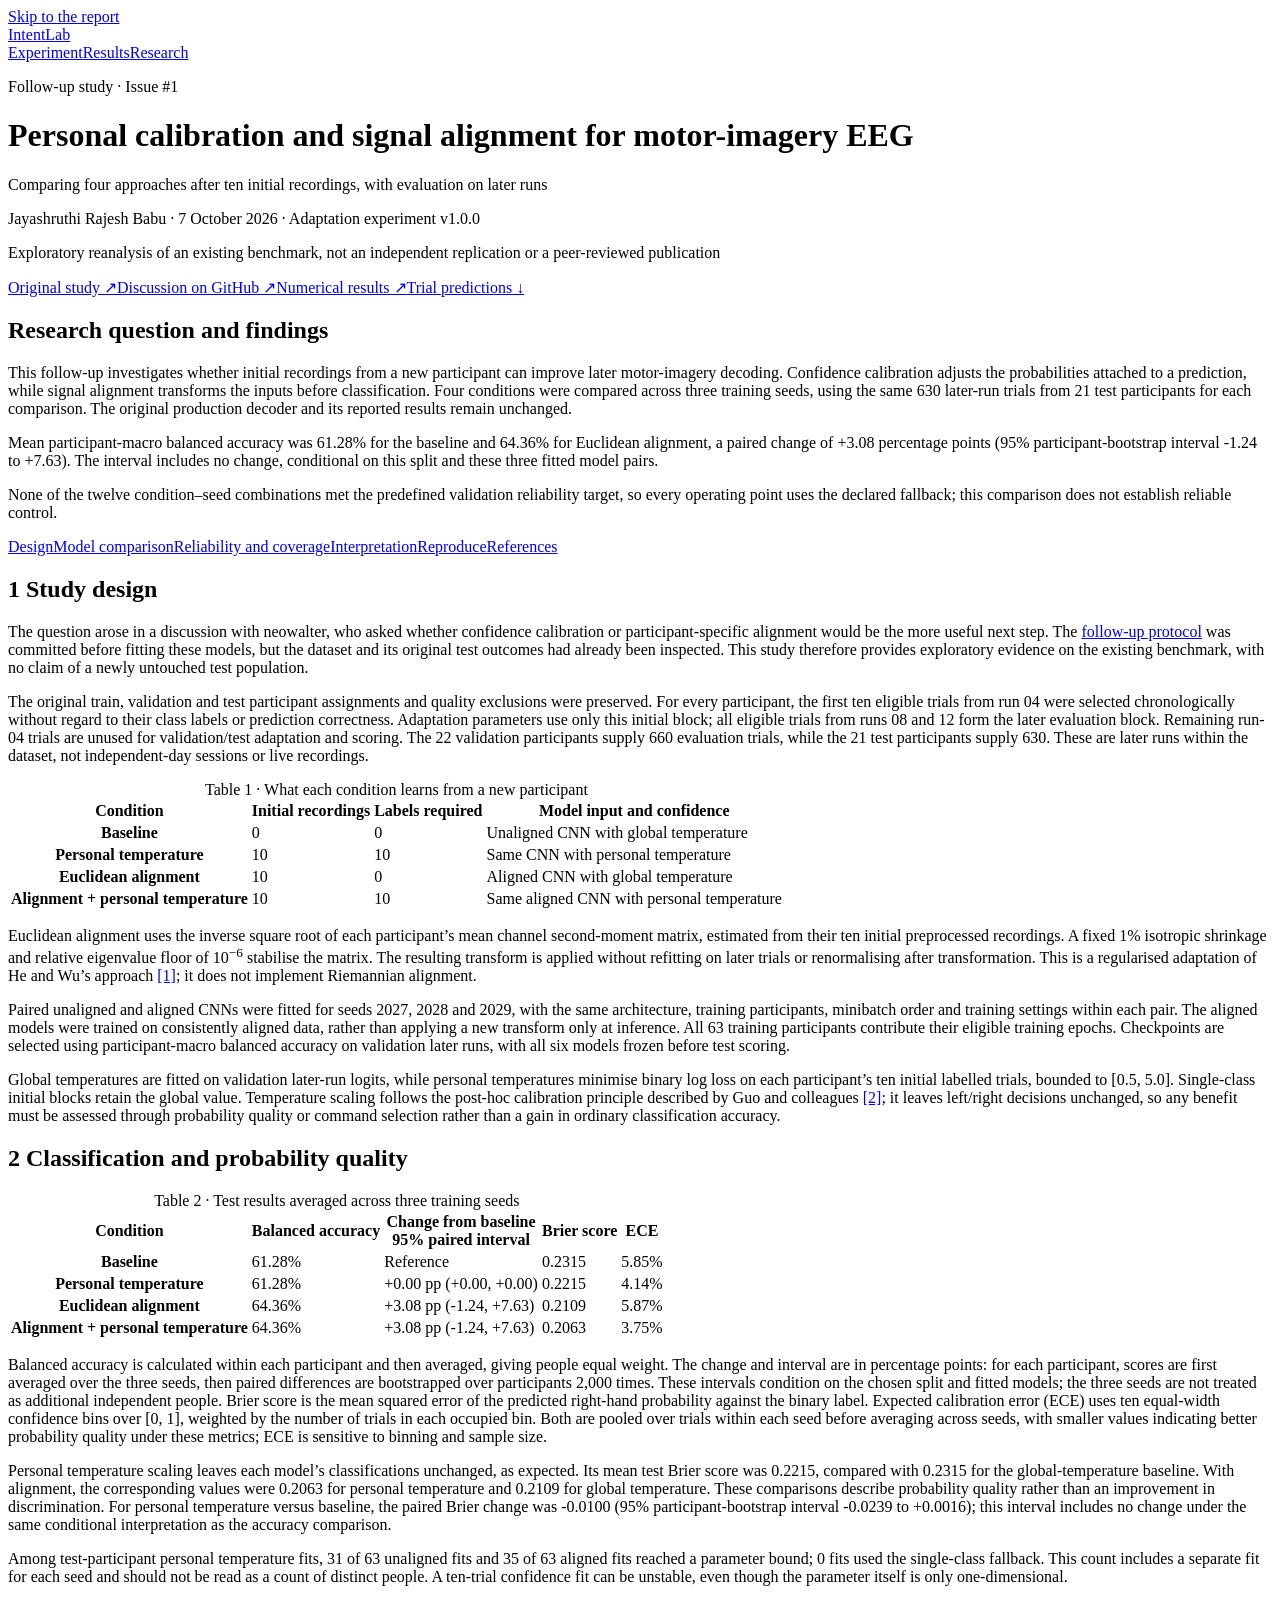
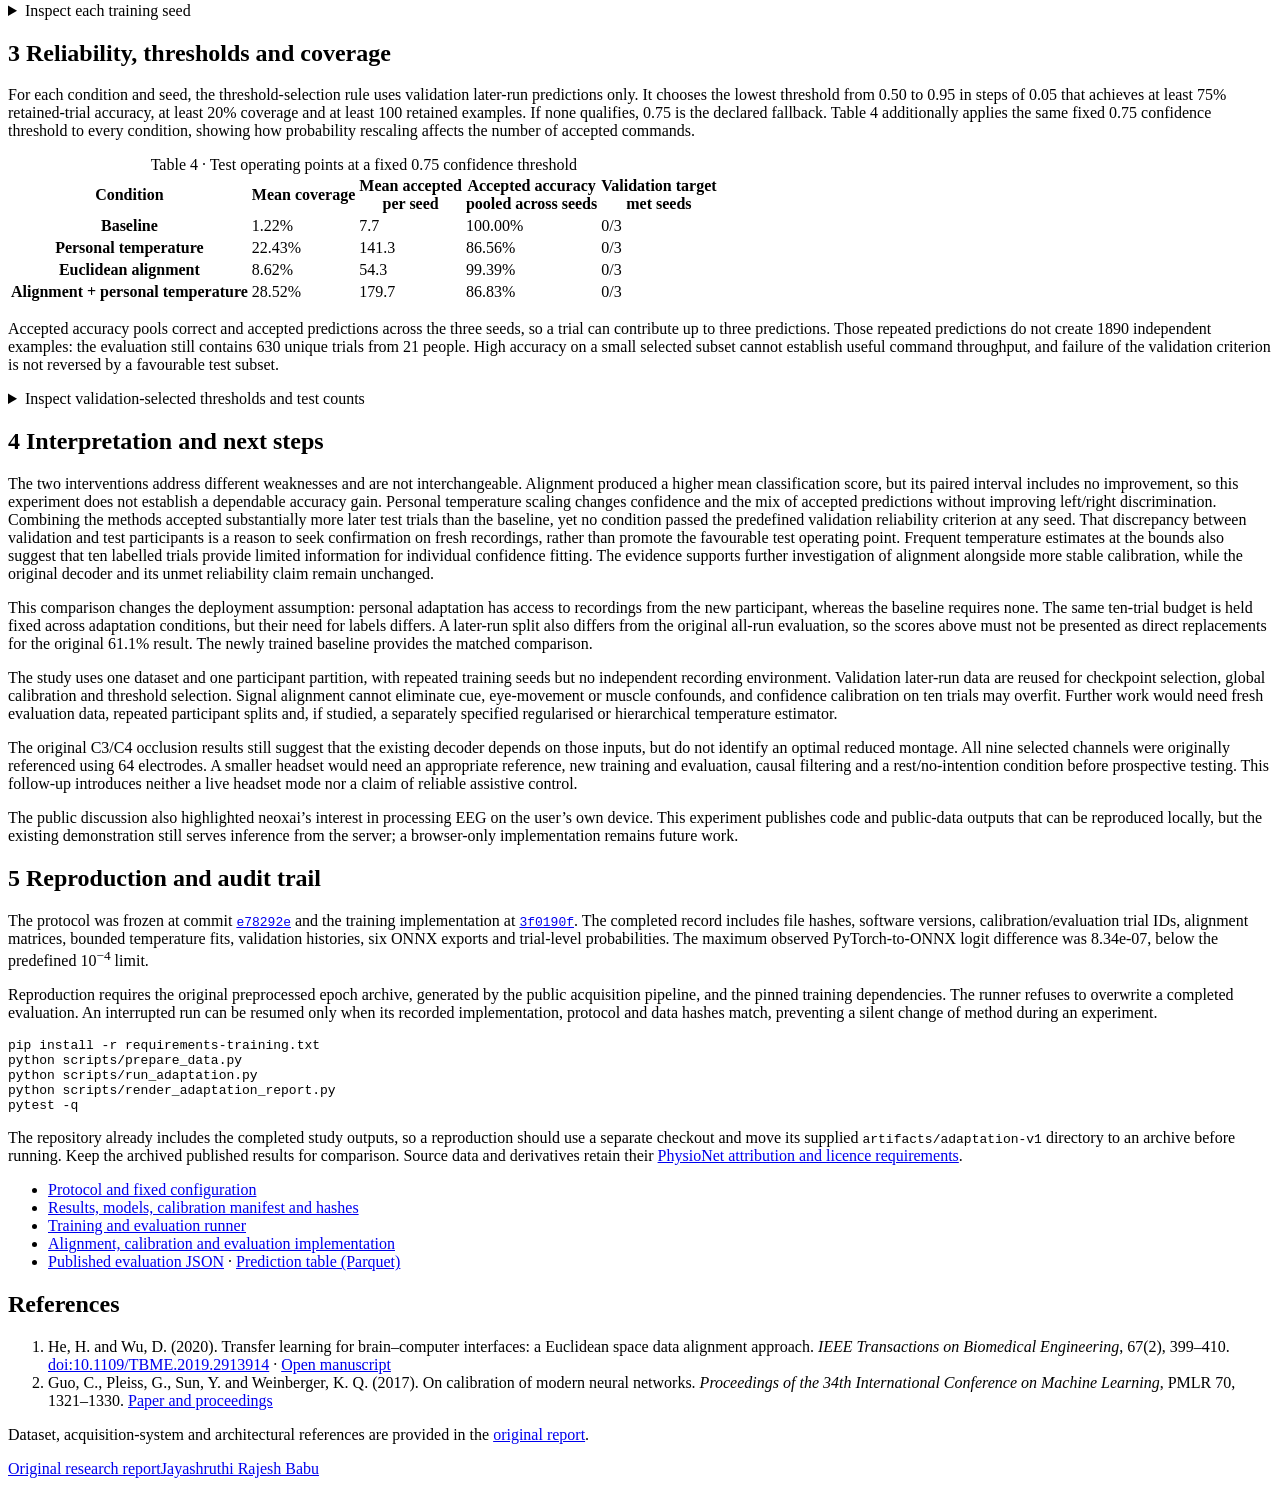
==== web/adaptation.html @ fc7e7cf5 "Publish reproducible calibration and alignment comparison for issue 1" ====
<!doctype html>
<html lang="en-GB">
<head>
  <meta charset="utf-8" />
  <meta name="viewport" content="width=device-width, initial-scale=1" />
  <meta name="description" content="An exploratory comparison of personal confidence calibration and Euclidean alignment for motor-imagery EEG, using ten initial trials and evaluation on later runs across three training seeds." />
  <title>Calibration and alignment study | IntentLab</title>
  <link rel="canonical" href="https://intentlab-bci.vercel.app/research/adaptation" />
  <link rel="icon" href="/favicon.svg" type="image/svg+xml" />
  <link rel="stylesheet" href="/static/research.css" />
</head>
<body>
  <a class="skip-link" href="#report">Skip to the report</a>
  <header class="report-nav"><a class="report-brand" href="/">IntentLab</a><nav aria-label="Main navigation"><a href="/#studio">Experiment</a><a href="/#evidence">Results</a><a href="/research" aria-current="page">Research</a></nav></header>
  <main id="report" class="report">
    <header class="report-heading">
      <p class="report-kicker">Follow-up study · Issue #1</p>
      <h1>Personal calibration and signal alignment for motor-imagery EEG</h1>
      <p class="report-subtitle">Comparing four approaches after ten initial recordings, with evaluation on later runs</p>
      <p class="byline">Jayashruthi Rajesh Babu · 7 October 2026 · Adaptation experiment v1.0.0</p>
      <p class="report-status">Exploratory reanalysis of an existing benchmark, not an independent replication or a peer-reviewed publication</p>
      <div class="report-links"><a href="/research">Original study ↗</a><a href="https://github.com/shrut10/intentlab-bci/issues/1">Discussion on GitHub ↗</a><a href="/api/adaptation">Numerical results ↗</a><a href="/api/adaptation/predictions">Trial predictions ↓</a></div>
    </header>
    <section class="abstract" aria-labelledby="question-title">
      <h2 id="question-title">Research question and findings</h2>
      <p>This follow-up investigates whether initial recordings from a new participant can improve later motor-imagery decoding. Confidence calibration adjusts the probabilities attached to a prediction, while signal alignment transforms the inputs before classification. Four conditions were compared across three training seeds, using the same 630 later-run trials from 21 test participants for each comparison. The original production decoder and its reported results remain unchanged.</p>
      <p>Mean participant-macro balanced accuracy was 61.28% for the baseline and 64.36% for Euclidean alignment, a paired change of +3.08 percentage points (95% participant-bootstrap interval -1.24 to +7.63). The interval includes no change, conditional on this split and these three fitted model pairs.</p>
      <p>None of the twelve condition–seed combinations met the predefined validation reliability target, so every operating point uses the declared fallback; this comparison does not establish reliable control.</p>
    </section>
    <nav class="report-contents" aria-label="Report contents"><a href="#design">Design</a><a href="#comparison">Model comparison</a><a href="#reliability">Reliability and coverage</a><a href="#limitations">Interpretation</a><a href="#reproduce">Reproduce</a><a href="#references">References</a></nav>

    <section id="design">
      <h2>1 Study design</h2>
      <p>The question arose in a discussion with neowalter, who asked whether confidence calibration or participant-specific alignment would be the more useful next step. The <a href="https://github.com/shrut10/intentlab-bci/blob/e78292e/experiments/adaptation-v1/PROTOCOL.md">follow-up protocol</a> was committed before fitting these models, but the dataset and its original test outcomes had already been inspected. This study therefore provides exploratory evidence on the existing benchmark, with no claim of a newly untouched test population.</p>
      <p>The original train, validation and test participant assignments and quality exclusions were preserved. For every participant, the first ten eligible trials from run 04 were selected chronologically without regard to their class labels or prediction correctness. Adaptation parameters use only this initial block; all eligible trials from runs 08 and 12 form the later evaluation block. Remaining run-04 trials are unused for validation/test adaptation and scoring. The 22 validation participants supply 660 evaluation trials, while the 21 test participants supply 630. These are later runs within the dataset, not independent-day sessions or live recordings.</p>
      <div class="report-table-wrap" tabindex="0" role="region" aria-label="Adaptation conditions">
        <table class="report-table"><caption>Table 1 · What each condition learns from a new participant</caption><thead><tr><th scope="col">Condition</th><th scope="col">Initial recordings</th><th scope="col">Labels required</th><th scope="col">Model input and confidence</th></tr></thead><tbody>
          <tr><th scope="row">Baseline</th><td>0</td><td>0</td><td>Unaligned CNN with global temperature</td></tr>
          <tr><th scope="row">Personal temperature</th><td>10</td><td>10</td><td>Same CNN with personal temperature</td></tr>
          <tr><th scope="row">Euclidean alignment</th><td>10</td><td>0</td><td>Aligned CNN with global temperature</td></tr>
          <tr><th scope="row">Alignment + personal temperature</th><td>10</td><td>10</td><td>Same aligned CNN with personal temperature</td></tr>
        </tbody></table>
      </div>
      <p>Euclidean alignment uses the inverse square root of each participant’s mean channel second-moment matrix, estimated from their ten initial preprocessed recordings. A fixed 1% isotropic shrinkage and relative eigenvalue floor of 10<sup>−6</sup> stabilise the matrix. The resulting transform is applied without refitting on later trials or renormalising after transformation. This is a regularised adaptation of He and Wu’s approach <a class="citation" href="#ref-1">[1]</a>; it does not implement Riemannian alignment.</p>
      <p>Paired unaligned and aligned CNNs were fitted for seeds 2027, 2028 and 2029, with the same architecture, training participants, minibatch order and training settings within each pair. The aligned models were trained on consistently aligned data, rather than applying a new transform only at inference. All 63 training participants contribute their eligible training epochs. Checkpoints are selected using participant-macro balanced accuracy on validation later runs, with all six models frozen before test scoring.</p>
      <p>Global temperatures are fitted on validation later-run logits, while personal temperatures minimise binary log loss on each participant’s ten initial labelled trials, bounded to [0.5, 5.0]. Single-class initial blocks retain the global value. Temperature scaling follows the post-hoc calibration principle described by Guo and colleagues <a class="citation" href="#ref-2">[2]</a>; it leaves left/right decisions unchanged, so any benefit must be assessed through probability quality or command selection rather than a gain in ordinary classification accuracy.</p>
    </section>

    <section id="comparison">
      <h2>2 Classification and probability quality</h2>
      <div class="report-table-wrap" tabindex="0" role="region" aria-label="Mean model comparison, horizontally scrollable">
        <table class="report-table"><caption>Table 2 · Test results averaged across three training seeds</caption><thead><tr><th scope="col">Condition</th><th scope="col">Balanced accuracy</th><th scope="col">Change from baseline<br />95% paired interval</th><th scope="col">Brier score</th><th scope="col">ECE</th></tr></thead><tbody><tr data-condition="baseline"><th scope="row">Baseline</th><td>61.28%</td><td>Reference</td><td>0.2315</td><td>5.85%</td></tr>
<tr data-condition="personal_temperature"><th scope="row">Personal temperature</th><td>61.28%</td><td>+0.00 pp (+0.00, +0.00)</td><td>0.2215</td><td>4.14%</td></tr>
<tr data-condition="alignment"><th scope="row">Euclidean alignment</th><td>64.36%</td><td>+3.08 pp (-1.24, +7.63)</td><td>0.2109</td><td>5.87%</td></tr>
<tr data-condition="alignment_temperature"><th scope="row">Alignment + personal temperature</th><td>64.36%</td><td>+3.08 pp (-1.24, +7.63)</td><td>0.2063</td><td>3.75%</td></tr></tbody></table>
      </div>
      <p>Balanced accuracy is calculated within each participant and then averaged, giving people equal weight. The change and interval are in percentage points: for each participant, scores are first averaged over the three seeds, then paired differences are bootstrapped over participants 2,000 times. These intervals condition on the chosen split and fitted models; the three seeds are not treated as additional independent people. Brier score is the mean squared error of the predicted right-hand probability against the binary label. Expected calibration error (ECE) uses ten equal-width confidence bins over [0, 1], weighted by the number of trials in each occupied bin. Both are pooled over trials within each seed before averaging across seeds, with smaller values indicating better probability quality under these metrics; ECE is sensitive to binning and sample size.</p>
      <p>Personal temperature scaling leaves each model’s classifications unchanged, as expected. Its mean test Brier score was 0.2215, compared with 0.2315 for the global-temperature baseline. With alignment, the corresponding values were 0.2063 for personal temperature and 0.2109 for global temperature. These comparisons describe probability quality rather than an improvement in discrimination. For personal temperature versus baseline, the paired Brier change was -0.0100 (95% participant-bootstrap interval -0.0239 to +0.0016); this interval includes no change under the same conditional interpretation as the accuracy comparison.</p>
      <p>Among test-participant personal temperature fits, 31 of 63 unaligned fits and 35 of 63 aligned fits reached a parameter bound; 0 fits used the single-class fallback. This count includes a separate fit for each seed and should not be read as a count of distinct people. A ten-trial confidence fit can be unstable, even though the parameter itself is only one-dimensional.</p>
      <details class="report-details"><summary>Inspect each training seed</summary><div class="report-table-wrap" tabindex="0" role="region" aria-label="Per-seed classification scores"><table class="report-table"><caption>Table 3 · Separate scores for all predeclared seeds</caption><thead><tr><th scope="col">Condition</th><th scope="col">Seed</th><th scope="col">Balanced accuracy</th><th scope="col">Brier score</th><th scope="col">ECE</th></tr></thead><tbody><tr><th scope="row">Baseline</th><td>2027</td><td>61.63%</td><td>0.2285</td><td>5.47%</td></tr>
<tr><th scope="row">Personal temperature</th><td>2027</td><td>61.63%</td><td>0.2222</td><td>3.44%</td></tr>
<tr><th scope="row">Euclidean alignment</th><td>2027</td><td>66.34%</td><td>0.2086</td><td>5.35%</td></tr>
<tr><th scope="row">Alignment + personal temperature</th><td>2027</td><td>66.34%</td><td>0.2031</td><td>4.22%</td></tr>
<tr><th scope="row">Baseline</th><td>2028</td><td>62.04%</td><td>0.2333</td><td>7.53%</td></tr>
<tr><th scope="row">Personal temperature</th><td>2028</td><td>62.04%</td><td>0.2184</td><td>4.25%</td></tr>
<tr><th scope="row">Euclidean alignment</th><td>2028</td><td>61.70%</td><td>0.2135</td><td>8.42%</td></tr>
<tr><th scope="row">Alignment + personal temperature</th><td>2028</td><td>61.70%</td><td>0.2117</td><td>3.83%</td></tr>
<tr><th scope="row">Baseline</th><td>2029</td><td>60.17%</td><td>0.2326</td><td>4.54%</td></tr>
<tr><th scope="row">Personal temperature</th><td>2029</td><td>60.17%</td><td>0.2238</td><td>4.72%</td></tr>
<tr><th scope="row">Euclidean alignment</th><td>2029</td><td>65.03%</td><td>0.2105</td><td>3.84%</td></tr>
<tr><th scope="row">Alignment + personal temperature</th><td>2029</td><td>65.03%</td><td>0.2041</td><td>3.19%</td></tr></tbody></table></div></details>
    </section>

    <section id="reliability">
      <h2>3 Reliability, thresholds and coverage</h2>
      <p>For each condition and seed, the threshold-selection rule uses validation later-run predictions only. It chooses the lowest threshold from 0.50 to 0.95 in steps of 0.05 that achieves at least 75% retained-trial accuracy, at least 20% coverage and at least 100 retained examples. If none qualifies, 0.75 is the declared fallback. Table 4 additionally applies the same fixed 0.75 confidence threshold to every condition, showing how probability rescaling affects the number of accepted commands.</p>
      <div class="report-table-wrap" tabindex="0" role="region" aria-label="Fixed threshold results"><table class="report-table"><caption>Table 4 · Test operating points at a fixed 0.75 confidence threshold</caption><thead><tr><th scope="col">Condition</th><th scope="col">Mean coverage</th><th scope="col">Mean accepted<br />per seed</th><th scope="col">Accepted accuracy<br />pooled across seeds</th><th scope="col">Validation target<br />met seeds</th></tr></thead><tbody><tr data-coverage="baseline"><th scope="row">Baseline</th><td>1.22%</td><td>7.7</td><td>100.00%</td><td>0/3</td></tr>
<tr data-coverage="personal_temperature"><th scope="row">Personal temperature</th><td>22.43%</td><td>141.3</td><td>86.56%</td><td>0/3</td></tr>
<tr data-coverage="alignment"><th scope="row">Euclidean alignment</th><td>8.62%</td><td>54.3</td><td>99.39%</td><td>0/3</td></tr>
<tr data-coverage="alignment_temperature"><th scope="row">Alignment + personal temperature</th><td>28.52%</td><td>179.7</td><td>86.83%</td><td>0/3</td></tr></tbody></table></div>
      <p>Accepted accuracy pools correct and accepted predictions across the three seeds, so a trial can contribute up to three predictions. Those repeated predictions do not create 1890 independent examples: the evaluation still contains 630 unique trials from 21 people. High accuracy on a small selected subset cannot establish useful command throughput, and failure of the validation criterion is not reversed by a favourable test subset.</p>
      <details class="report-details"><summary>Inspect validation-selected thresholds and test counts</summary><div class="report-table-wrap" tabindex="0" role="region" aria-label="Validation rule operating points"><table class="report-table"><caption>Table 5 · Validation threshold choices applied unchanged to later test trials</caption><thead><tr><th scope="col">Condition / seed</th><th scope="col">Threshold</th><th scope="col">Validation<br />target met</th><th scope="col">Test accepted</th><th scope="col">Test correct</th><th scope="col">Test accepted<br />accuracy</th></tr></thead><tbody><tr><th scope="row">Baseline / 2027</th><td>0.75</td><td>No — fallback</td><td>9/630</td><td>9</td><td>100.00%</td></tr>
<tr><th scope="row">Personal temperature / 2027</th><td>0.75</td><td>No — fallback</td><td>144/630</td><td>124</td><td>86.11%</td></tr>
<tr><th scope="row">Euclidean alignment / 2027</th><td>0.75</td><td>No — fallback</td><td>60/630</td><td>60</td><td>100.00%</td></tr>
<tr><th scope="row">Alignment + personal temperature / 2027</th><td>0.75</td><td>No — fallback</td><td>182/630</td><td>158</td><td>86.81%</td></tr>
<tr><th scope="row">Baseline / 2028</th><td>0.75</td><td>No — fallback</td><td>3/630</td><td>3</td><td>100.00%</td></tr>
<tr><th scope="row">Personal temperature / 2028</th><td>0.75</td><td>No — fallback</td><td>135/630</td><td>120</td><td>88.89%</td></tr>
<tr><th scope="row">Euclidean alignment / 2028</th><td>0.75</td><td>No — fallback</td><td>47/630</td><td>47</td><td>100.00%</td></tr>
<tr><th scope="row">Alignment + personal temperature / 2028</th><td>0.75</td><td>No — fallback</td><td>154/630</td><td>134</td><td>87.01%</td></tr>
<tr><th scope="row">Baseline / 2029</th><td>0.75</td><td>No — fallback</td><td>11/630</td><td>11</td><td>100.00%</td></tr>
<tr><th scope="row">Personal temperature / 2029</th><td>0.75</td><td>No — fallback</td><td>145/630</td><td>123</td><td>84.83%</td></tr>
<tr><th scope="row">Euclidean alignment / 2029</th><td>0.75</td><td>No — fallback</td><td>56/630</td><td>55</td><td>98.21%</td></tr>
<tr><th scope="row">Alignment + personal temperature / 2029</th><td>0.75</td><td>No — fallback</td><td>203/630</td><td>176</td><td>86.70%</td></tr></tbody></table></div></details>
    </section>

    <section id="limitations">
      <h2>4 Interpretation and next steps</h2>
      <p>The two interventions address different weaknesses and are not interchangeable. Alignment produced a higher mean classification score, but its paired interval includes no improvement, so this experiment does not establish a dependable accuracy gain. Personal temperature scaling changes confidence and the mix of accepted predictions without improving left/right discrimination. Combining the methods accepted substantially more later test trials than the baseline, yet no condition passed the predefined validation reliability criterion at any seed. That discrepancy between validation and test participants is a reason to seek confirmation on fresh recordings, rather than promote the favourable test operating point. Frequent temperature estimates at the bounds also suggest that ten labelled trials provide limited information for individual confidence fitting. The evidence supports further investigation of alignment alongside more stable calibration, while the original decoder and its unmet reliability claim remain unchanged.</p>
      <p>This comparison changes the deployment assumption: personal adaptation has access to recordings from the new participant, whereas the baseline requires none. The same ten-trial budget is held fixed across adaptation conditions, but their need for labels differs. A later-run split also differs from the original all-run evaluation, so the scores above must not be presented as direct replacements for the original 61.1% result. The newly trained baseline provides the matched comparison.</p>
      <p>The study uses one dataset and one participant partition, with repeated training seeds but no independent recording environment. Validation later-run data are reused for checkpoint selection, global calibration and threshold selection. Signal alignment cannot eliminate cue, eye-movement or muscle confounds, and confidence calibration on ten trials may overfit. Further work would need fresh evaluation data, repeated participant splits and, if studied, a separately specified regularised or hierarchical temperature estimator.</p>
      <p>The original C3/C4 occlusion results still suggest that the existing decoder depends on those inputs, but do not identify an optimal reduced montage. All nine selected channels were originally referenced using 64 electrodes. A smaller headset would need an appropriate reference, new training and evaluation, causal filtering and a rest/no-intention condition before prospective testing. This follow-up introduces neither a live headset mode nor a claim of reliable assistive control.</p>
      <p>The public discussion also highlighted neoxai’s interest in processing EEG on the user’s own device. This experiment publishes code and public-data outputs that can be reproduced locally, but the existing demonstration still serves inference from the server; a browser-only implementation remains future work.</p>
    </section>

    <section id="reproduce">
      <h2>5 Reproduction and audit trail</h2>
      <p>The protocol was frozen at commit <a href="https://github.com/shrut10/intentlab-bci/commit/e78292e"><code>e78292e</code></a> and the training implementation at <a href="https://github.com/shrut10/intentlab-bci/commit/3f0190f496c55020c61276704ad8b9210044f605"><code>3f0190f</code></a>. The completed record includes file hashes, software versions, calibration/evaluation trial IDs, alignment matrices, bounded temperature fits, validation histories, six ONNX exports and trial-level probabilities. The maximum observed PyTorch-to-ONNX logit difference was 8.34e-07, below the predefined 10<sup>−4</sup> limit.</p>
      <p>Reproduction requires the original preprocessed epoch archive, generated by the public acquisition pipeline, and the pinned training dependencies. The runner refuses to overwrite a completed evaluation. An interrupted run can be resumed only when its recorded implementation, protocol and data hashes match, preventing a silent change of method during an experiment.</p>
      <pre class="report-code"><code>pip install -r requirements-training.txt
python scripts/prepare_data.py
python scripts/run_adaptation.py
python scripts/render_adaptation_report.py
pytest -q</code></pre>
      <p>The repository already includes the completed study outputs, so a reproduction should use a separate checkout and move its supplied <code>artifacts/adaptation-v1</code> directory to an archive before running. Keep the archived published results for comparison. Source data and derivatives retain their <a href="https://github.com/shrut10/intentlab-bci/blob/main/NOTICE.md">PhysioNet attribution and licence requirements</a>.</p>
      <ul class="source-files"><li><a href="https://github.com/shrut10/intentlab-bci/blob/e78292e/experiments/adaptation-v1/PROTOCOL.md">Protocol and fixed configuration</a></li><li><a href="https://github.com/shrut10/intentlab-bci/tree/main/artifacts/adaptation-v1">Results, models, calibration manifest and hashes</a></li><li><a href="https://github.com/shrut10/intentlab-bci/blob/main/scripts/run_adaptation.py">Training and evaluation runner</a></li><li><a href="https://github.com/shrut10/intentlab-bci/blob/main/src/intentlab/adaptation.py">Alignment, calibration and evaluation implementation</a></li><li><a href="/api/adaptation">Published evaluation JSON</a> · <a href="/api/adaptation/predictions">Prediction table (Parquet)</a></li></ul>
    </section>
    <section id="references" class="references"><h2>References</h2><ol>
      <li id="ref-1">He, H. and Wu, D. (2020). Transfer learning for brain–computer interfaces: a Euclidean space data alignment approach. <cite>IEEE Transactions on Biomedical Engineering</cite>, 67(2), 399–410. <a href="https://doi.org/10.1109/TBME.2019.2913914">doi:10.1109/TBME.2019.2913914</a> · <a href="https://arxiv.org/abs/1808.05464">Open manuscript</a></li>
      <li id="ref-2">Guo, C., Pleiss, G., Sun, Y. and Weinberger, K. Q. (2017). On calibration of modern neural networks. <cite>Proceedings of the 34th International Conference on Machine Learning</cite>, PMLR 70, 1321–1330. <a href="https://proceedings.mlr.press/v70/guo17a.html">Paper and proceedings</a></li>
    </ol><p>Dataset, acquisition-system and architectural references are provided in the <a href="/research#references">original report</a>.</p></section>
  </main>
  <footer class="report-footer"><a href="/research">Original research report</a><a href="https://jayashruthi.com">Jayashruthi Rajesh Babu</a></footer>
</body>
</html>
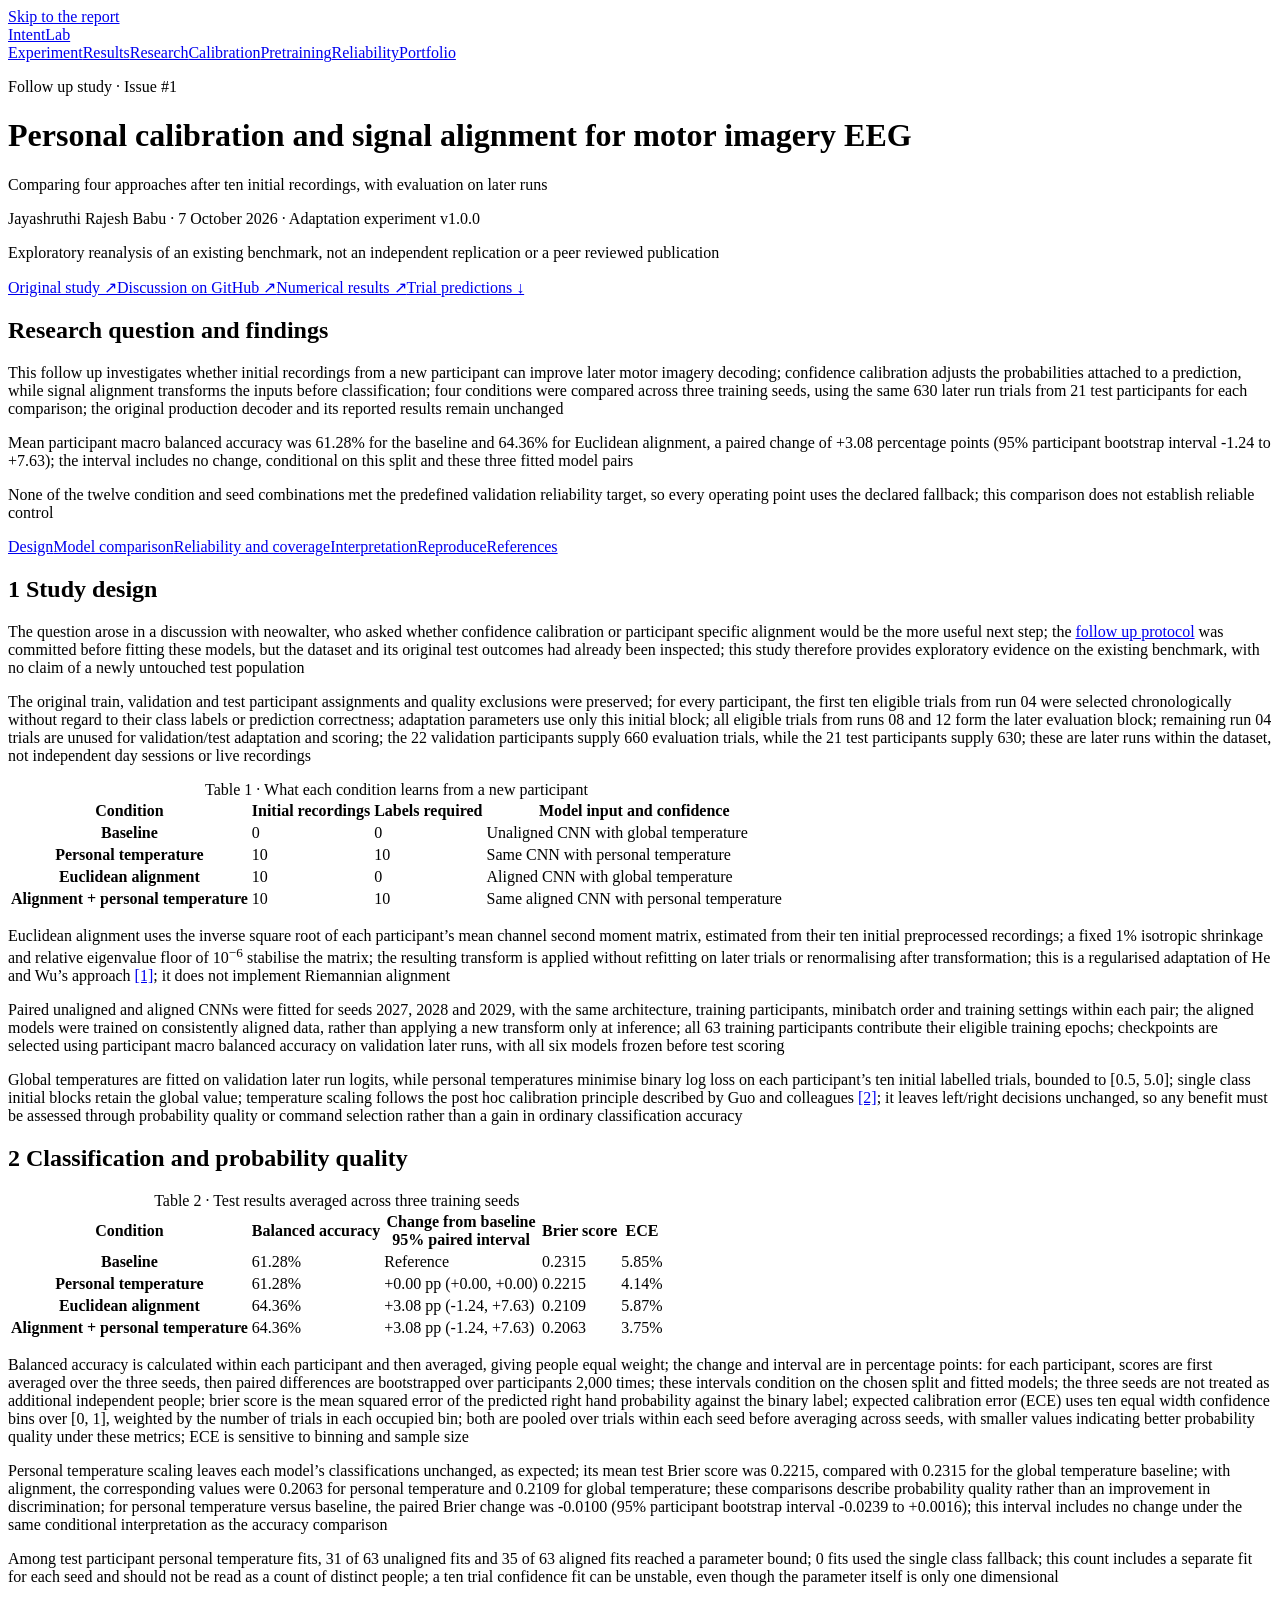
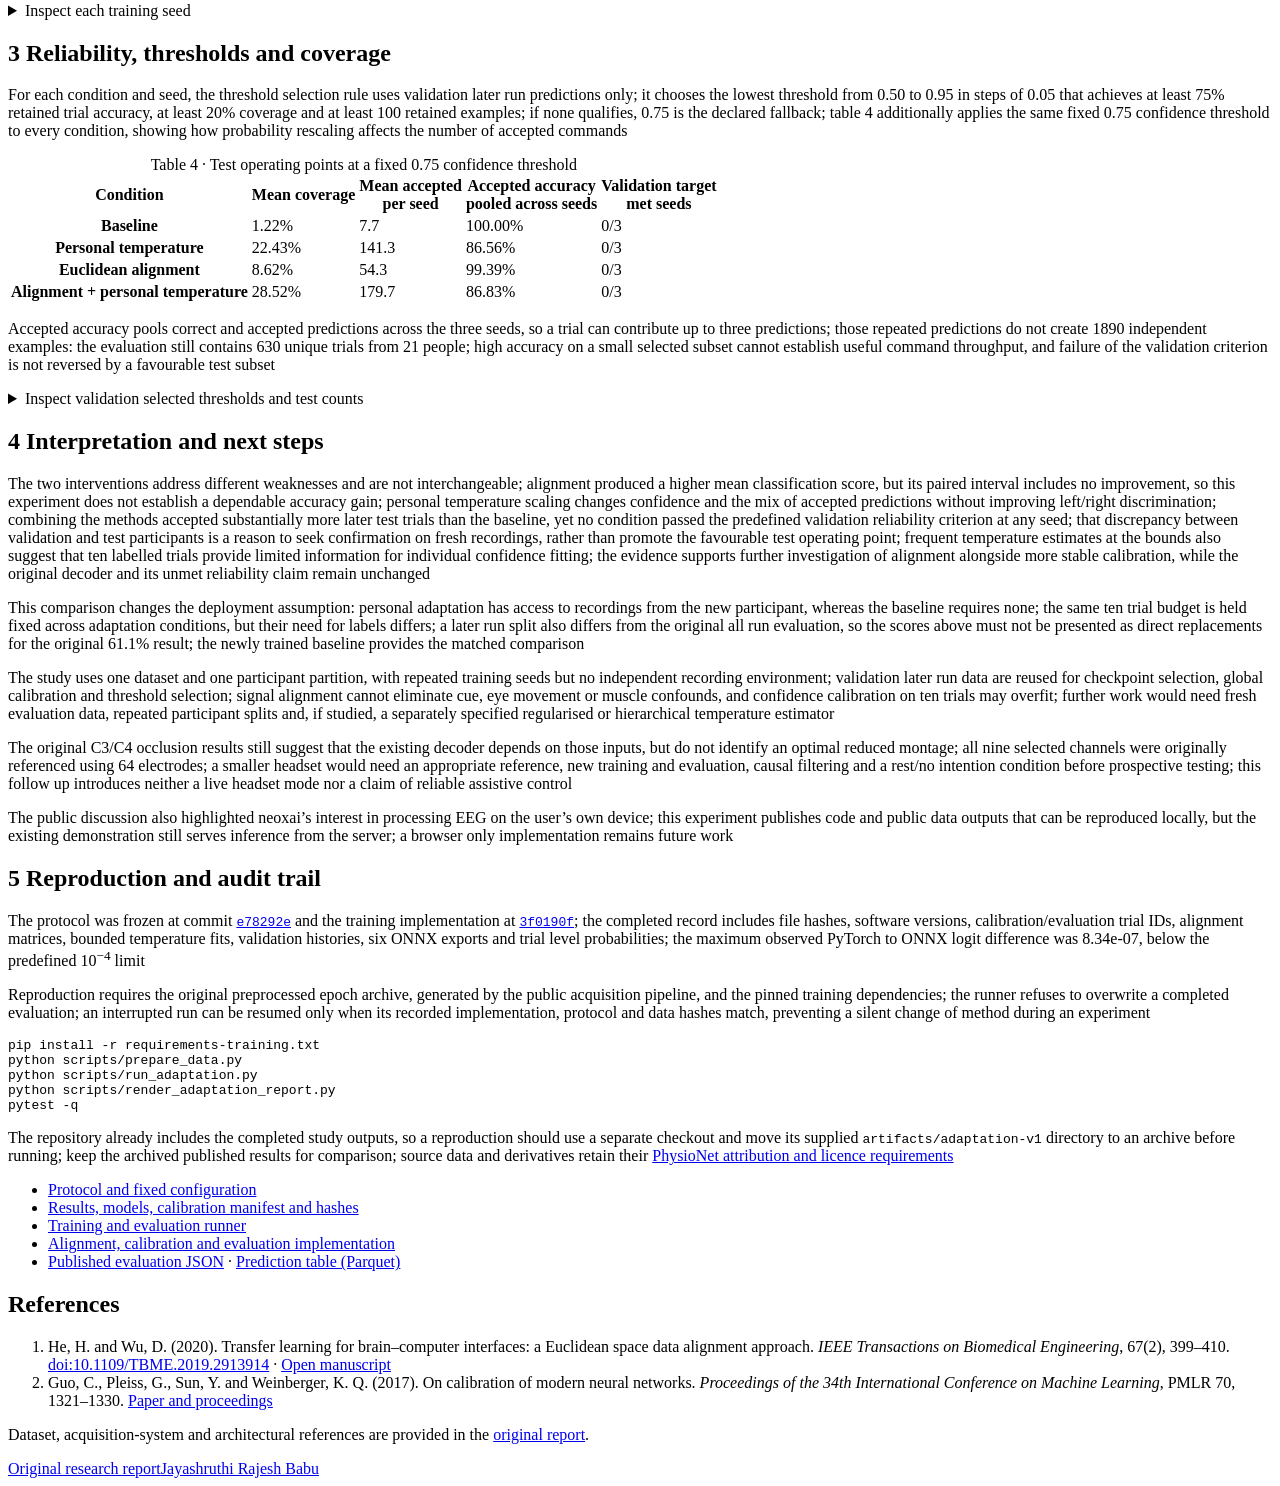
==== commit b3638dfa: "Align IntentLab demo and reports with black neon portfolio design" ====
--- a/web/adaptation.html
+++ b/web/adaptation.html
@@ -3,36 +3,37 @@
 <head>
   <meta charset="utf-8" />
   <meta name="viewport" content="width=device-width, initial-scale=1" />
-  <meta name="description" content="An exploratory comparison of personal confidence calibration and Euclidean alignment for motor-imagery EEG, using ten initial trials and evaluation on later runs across three training seeds." />
+  <meta name="theme-color" content="#000000" />
+  <meta name="description" content="An exploratory comparison of personal confidence calibration and Euclidean alignment for motor imagery EEG, using ten initial trials and evaluation on later runs across three training seeds" />
   <title>Calibration and alignment study | IntentLab</title>
   <link rel="canonical" href="https://intentlab-bci.vercel.app/research/adaptation" />
   <link rel="icon" href="/favicon.svg" type="image/svg+xml" />
-  <link rel="stylesheet" href="/static/research.css" />
+  <link rel="stylesheet" href="/static/research.css?v=neon-20261110" />
 </head>
 <body>
   <a class="skip-link" href="#report">Skip to the report</a>
-  <header class="report-nav"><a class="report-brand" href="/">IntentLab</a><nav aria-label="Main navigation"><a href="/#studio">Experiment</a><a href="/#evidence">Results</a><a href="/research" aria-current="page">Research</a></nav></header>
+  <header class="report-nav"><a class="report-brand" href="/">IntentLab</a><nav aria-label="Main navigation"><a href="/#studio">Experiment</a><a href="/#evidence">Results</a><a href="/research">Research</a><a href="/research/adaptation" aria-current="page">Calibration</a><a href="/research/pretraining">Pretraining</a><a href="/research/reliability">Reliability</a><a href="https://jayashruthi.com">Portfolio</a></nav></header>
   <main id="report" class="report">
     <header class="report-heading">
-      <p class="report-kicker">Follow-up study · Issue #1</p>
-      <h1>Personal calibration and signal alignment for motor-imagery EEG</h1>
+      <p class="report-kicker">Follow up study · Issue #1</p>
+      <h1>Personal calibration and signal alignment for motor imagery EEG</h1>
       <p class="report-subtitle">Comparing four approaches after ten initial recordings, with evaluation on later runs</p>
       <p class="byline">Jayashruthi Rajesh Babu · 7 October 2026 · Adaptation experiment v1.0.0</p>
-      <p class="report-status">Exploratory reanalysis of an existing benchmark, not an independent replication or a peer-reviewed publication</p>
+      <p class="report-status">Exploratory reanalysis of an existing benchmark, not an independent replication or a peer reviewed publication</p>
       <div class="report-links"><a href="/research">Original study ↗</a><a href="https://github.com/shrut10/intentlab-bci/issues/1">Discussion on GitHub ↗</a><a href="/api/adaptation">Numerical results ↗</a><a href="/api/adaptation/predictions">Trial predictions ↓</a></div>
     </header>
     <section class="abstract" aria-labelledby="question-title">
       <h2 id="question-title">Research question and findings</h2>
-      <p>This follow-up investigates whether initial recordings from a new participant can improve later motor-imagery decoding. Confidence calibration adjusts the probabilities attached to a prediction, while signal alignment transforms the inputs before classification. Four conditions were compared across three training seeds, using the same 630 later-run trials from 21 test participants for each comparison. The original production decoder and its reported results remain unchanged.</p>
-      <p>Mean participant-macro balanced accuracy was 61.28% for the baseline and 64.36% for Euclidean alignment, a paired change of +3.08 percentage points (95% participant-bootstrap interval -1.24 to +7.63). The interval includes no change, conditional on this split and these three fitted model pairs.</p>
-      <p>None of the twelve condition–seed combinations met the predefined validation reliability target, so every operating point uses the declared fallback; this comparison does not establish reliable control.</p>
+      <p>This follow up investigates whether initial recordings from a new participant can improve later motor imagery decoding; confidence calibration adjusts the probabilities attached to a prediction, while signal alignment transforms the inputs before classification; four conditions were compared across three training seeds, using the same 630 later run trials from 21 test participants for each comparison; the original production decoder and its reported results remain unchanged</p>
+      <p>Mean participant macro balanced accuracy was 61.28% for the baseline and 64.36% for Euclidean alignment, a paired change of +3.08 percentage points (95% participant bootstrap interval -1.24 to +7.63); the interval includes no change, conditional on this split and these three fitted model pairs</p>
+      <p>None of the twelve condition and seed combinations met the predefined validation reliability target, so every operating point uses the declared fallback; this comparison does not establish reliable control</p>
     </section>
     <nav class="report-contents" aria-label="Report contents"><a href="#design">Design</a><a href="#comparison">Model comparison</a><a href="#reliability">Reliability and coverage</a><a href="#limitations">Interpretation</a><a href="#reproduce">Reproduce</a><a href="#references">References</a></nav>
 
     <section id="design">
       <h2>1 Study design</h2>
-      <p>The question arose in a discussion with neowalter, who asked whether confidence calibration or participant-specific alignment would be the more useful next step. The <a href="https://github.com/shrut10/intentlab-bci/blob/e78292e/experiments/adaptation-v1/PROTOCOL.md">follow-up protocol</a> was committed before fitting these models, but the dataset and its original test outcomes had already been inspected. This study therefore provides exploratory evidence on the existing benchmark, with no claim of a newly untouched test population.</p>
-      <p>The original train, validation and test participant assignments and quality exclusions were preserved. For every participant, the first ten eligible trials from run 04 were selected chronologically without regard to their class labels or prediction correctness. Adaptation parameters use only this initial block; all eligible trials from runs 08 and 12 form the later evaluation block. Remaining run-04 trials are unused for validation/test adaptation and scoring. The 22 validation participants supply 660 evaluation trials, while the 21 test participants supply 630. These are later runs within the dataset, not independent-day sessions or live recordings.</p>
+      <p>The question arose in a discussion with neowalter, who asked whether confidence calibration or participant specific alignment would be the more useful next step; the <a href="https://github.com/shrut10/intentlab-bci/blob/e78292e/experiments/adaptation-v1/PROTOCOL.md">follow up protocol</a> was committed before fitting these models, but the dataset and its original test outcomes had already been inspected; this study therefore provides exploratory evidence on the existing benchmark, with no claim of a newly untouched test population</p>
+      <p>The original train, validation and test participant assignments and quality exclusions were preserved; for every participant, the first ten eligible trials from run 04 were selected chronologically without regard to their class labels or prediction correctness; adaptation parameters use only this initial block; all eligible trials from runs 08 and 12 form the later evaluation block; remaining run 04 trials are unused for validation/test adaptation and scoring; the 22 validation participants supply 660 evaluation trials, while the 21 test participants supply 630; these are later runs within the dataset, not independent day sessions or live recordings</p>
       <div class="report-table-wrap" tabindex="0" role="region" aria-label="Adaptation conditions">
         <table class="report-table"><caption>Table 1 · What each condition learns from a new participant</caption><thead><tr><th scope="col">Condition</th><th scope="col">Initial recordings</th><th scope="col">Labels required</th><th scope="col">Model input and confidence</th></tr></thead><tbody>
           <tr><th scope="row">Baseline</th><td>0</td><td>0</td><td>Unaligned CNN with global temperature</td></tr>
@@ -41,9 +42,9 @@
           <tr><th scope="row">Alignment + personal temperature</th><td>10</td><td>10</td><td>Same aligned CNN with personal temperature</td></tr>
         </tbody></table>
       </div>
-      <p>Euclidean alignment uses the inverse square root of each participant’s mean channel second-moment matrix, estimated from their ten initial preprocessed recordings. A fixed 1% isotropic shrinkage and relative eigenvalue floor of 10<sup>−6</sup> stabilise the matrix. The resulting transform is applied without refitting on later trials or renormalising after transformation. This is a regularised adaptation of He and Wu’s approach <a class="citation" href="#ref-1">[1]</a>; it does not implement Riemannian alignment.</p>
-      <p>Paired unaligned and aligned CNNs were fitted for seeds 2027, 2028 and 2029, with the same architecture, training participants, minibatch order and training settings within each pair. The aligned models were trained on consistently aligned data, rather than applying a new transform only at inference. All 63 training participants contribute their eligible training epochs. Checkpoints are selected using participant-macro balanced accuracy on validation later runs, with all six models frozen before test scoring.</p>
-      <p>Global temperatures are fitted on validation later-run logits, while personal temperatures minimise binary log loss on each participant’s ten initial labelled trials, bounded to [0.5, 5.0]. Single-class initial blocks retain the global value. Temperature scaling follows the post-hoc calibration principle described by Guo and colleagues <a class="citation" href="#ref-2">[2]</a>; it leaves left/right decisions unchanged, so any benefit must be assessed through probability quality or command selection rather than a gain in ordinary classification accuracy.</p>
+      <p>Euclidean alignment uses the inverse square root of each participant’s mean channel second moment matrix, estimated from their ten initial preprocessed recordings; a fixed 1% isotropic shrinkage and relative eigenvalue floor of 10<sup>−6</sup> stabilise the matrix; the resulting transform is applied without refitting on later trials or renormalising after transformation; this is a regularised adaptation of He and Wu’s approach <a class="citation" href="#ref-1">[1]</a>; it does not implement Riemannian alignment</p>
+      <p>Paired unaligned and aligned CNNs were fitted for seeds 2027, 2028 and 2029, with the same architecture, training participants, minibatch order and training settings within each pair; the aligned models were trained on consistently aligned data, rather than applying a new transform only at inference; all 63 training participants contribute their eligible training epochs; checkpoints are selected using participant macro balanced accuracy on validation later runs, with all six models frozen before test scoring</p>
+      <p>Global temperatures are fitted on validation later run logits, while personal temperatures minimise binary log loss on each participant’s ten initial labelled trials, bounded to [0.5, 5.0]; single class initial blocks retain the global value; temperature scaling follows the post hoc calibration principle described by Guo and colleagues <a class="citation" href="#ref-2">[2]</a>; it leaves left/right decisions unchanged, so any benefit must be assessed through probability quality or command selection rather than a gain in ordinary classification accuracy</p>
     </section>
 
     <section id="comparison">
@@ -54,10 +55,10 @@
 <tr data-condition="alignment"><th scope="row">Euclidean alignment</th><td>64.36%</td><td>+3.08 pp (-1.24, +7.63)</td><td>0.2109</td><td>5.87%</td></tr>
 <tr data-condition="alignment_temperature"><th scope="row">Alignment + personal temperature</th><td>64.36%</td><td>+3.08 pp (-1.24, +7.63)</td><td>0.2063</td><td>3.75%</td></tr></tbody></table>
       </div>
-      <p>Balanced accuracy is calculated within each participant and then averaged, giving people equal weight. The change and interval are in percentage points: for each participant, scores are first averaged over the three seeds, then paired differences are bootstrapped over participants 2,000 times. These intervals condition on the chosen split and fitted models; the three seeds are not treated as additional independent people. Brier score is the mean squared error of the predicted right-hand probability against the binary label. Expected calibration error (ECE) uses ten equal-width confidence bins over [0, 1], weighted by the number of trials in each occupied bin. Both are pooled over trials within each seed before averaging across seeds, with smaller values indicating better probability quality under these metrics; ECE is sensitive to binning and sample size.</p>
-      <p>Personal temperature scaling leaves each model’s classifications unchanged, as expected. Its mean test Brier score was 0.2215, compared with 0.2315 for the global-temperature baseline. With alignment, the corresponding values were 0.2063 for personal temperature and 0.2109 for global temperature. These comparisons describe probability quality rather than an improvement in discrimination. For personal temperature versus baseline, the paired Brier change was -0.0100 (95% participant-bootstrap interval -0.0239 to +0.0016); this interval includes no change under the same conditional interpretation as the accuracy comparison.</p>
-      <p>Among test-participant personal temperature fits, 31 of 63 unaligned fits and 35 of 63 aligned fits reached a parameter bound; 0 fits used the single-class fallback. This count includes a separate fit for each seed and should not be read as a count of distinct people. A ten-trial confidence fit can be unstable, even though the parameter itself is only one-dimensional.</p>
-      <details class="report-details"><summary>Inspect each training seed</summary><div class="report-table-wrap" tabindex="0" role="region" aria-label="Per-seed classification scores"><table class="report-table"><caption>Table 3 · Separate scores for all predeclared seeds</caption><thead><tr><th scope="col">Condition</th><th scope="col">Seed</th><th scope="col">Balanced accuracy</th><th scope="col">Brier score</th><th scope="col">ECE</th></tr></thead><tbody><tr><th scope="row">Baseline</th><td>2027</td><td>61.63%</td><td>0.2285</td><td>5.47%</td></tr>
+      <p>Balanced accuracy is calculated within each participant and then averaged, giving people equal weight; the change and interval are in percentage points: for each participant, scores are first averaged over the three seeds, then paired differences are bootstrapped over participants 2,000 times; these intervals condition on the chosen split and fitted models; the three seeds are not treated as additional independent people; brier score is the mean squared error of the predicted right hand probability against the binary label; expected calibration error (ECE) uses ten equal width confidence bins over [0, 1], weighted by the number of trials in each occupied bin; both are pooled over trials within each seed before averaging across seeds, with smaller values indicating better probability quality under these metrics; ECE is sensitive to binning and sample size</p>
+      <p>Personal temperature scaling leaves each model’s classifications unchanged, as expected; its mean test Brier score was 0.2215, compared with 0.2315 for the global temperature baseline; with alignment, the corresponding values were 0.2063 for personal temperature and 0.2109 for global temperature; these comparisons describe probability quality rather than an improvement in discrimination; for personal temperature versus baseline, the paired Brier change was -0.0100 (95% participant bootstrap interval -0.0239 to +0.0016); this interval includes no change under the same conditional interpretation as the accuracy comparison</p>
+      <p>Among test participant personal temperature fits, 31 of 63 unaligned fits and 35 of 63 aligned fits reached a parameter bound; 0 fits used the single class fallback; this count includes a separate fit for each seed and should not be read as a count of distinct people; a ten trial confidence fit can be unstable, even though the parameter itself is only one dimensional</p>
+      <details class="report-details"><summary>Inspect each training seed</summary><div class="report-table-wrap" tabindex="0" role="region" aria-label="Per seed classification scores"><table class="report-table"><caption>Table 3 · Separate scores for all predeclared seeds</caption><thead><tr><th scope="col">Condition</th><th scope="col">Seed</th><th scope="col">Balanced accuracy</th><th scope="col">Brier score</th><th scope="col">ECE</th></tr></thead><tbody><tr><th scope="row">Baseline</th><td>2027</td><td>61.63%</td><td>0.2285</td><td>5.47%</td></tr>
 <tr><th scope="row">Personal temperature</th><td>2027</td><td>61.63%</td><td>0.2222</td><td>3.44%</td></tr>
 <tr><th scope="row">Euclidean alignment</th><td>2027</td><td>66.34%</td><td>0.2086</td><td>5.35%</td></tr>
 <tr><th scope="row">Alignment + personal temperature</th><td>2027</td><td>66.34%</td><td>0.2031</td><td>4.22%</td></tr>
@@ -73,45 +74,45 @@
 
     <section id="reliability">
       <h2>3 Reliability, thresholds and coverage</h2>
-      <p>For each condition and seed, the threshold-selection rule uses validation later-run predictions only. It chooses the lowest threshold from 0.50 to 0.95 in steps of 0.05 that achieves at least 75% retained-trial accuracy, at least 20% coverage and at least 100 retained examples. If none qualifies, 0.75 is the declared fallback. Table 4 additionally applies the same fixed 0.75 confidence threshold to every condition, showing how probability rescaling affects the number of accepted commands.</p>
+      <p>For each condition and seed, the threshold selection rule uses validation later run predictions only; it chooses the lowest threshold from 0.50 to 0.95 in steps of 0.05 that achieves at least 75% retained trial accuracy, at least 20% coverage and at least 100 retained examples; if none qualifies, 0.75 is the declared fallback; table 4 additionally applies the same fixed 0.75 confidence threshold to every condition, showing how probability rescaling affects the number of accepted commands</p>
       <div class="report-table-wrap" tabindex="0" role="region" aria-label="Fixed threshold results"><table class="report-table"><caption>Table 4 · Test operating points at a fixed 0.75 confidence threshold</caption><thead><tr><th scope="col">Condition</th><th scope="col">Mean coverage</th><th scope="col">Mean accepted<br />per seed</th><th scope="col">Accepted accuracy<br />pooled across seeds</th><th scope="col">Validation target<br />met seeds</th></tr></thead><tbody><tr data-coverage="baseline"><th scope="row">Baseline</th><td>1.22%</td><td>7.7</td><td>100.00%</td><td>0/3</td></tr>
 <tr data-coverage="personal_temperature"><th scope="row">Personal temperature</th><td>22.43%</td><td>141.3</td><td>86.56%</td><td>0/3</td></tr>
 <tr data-coverage="alignment"><th scope="row">Euclidean alignment</th><td>8.62%</td><td>54.3</td><td>99.39%</td><td>0/3</td></tr>
 <tr data-coverage="alignment_temperature"><th scope="row">Alignment + personal temperature</th><td>28.52%</td><td>179.7</td><td>86.83%</td><td>0/3</td></tr></tbody></table></div>
-      <p>Accepted accuracy pools correct and accepted predictions across the three seeds, so a trial can contribute up to three predictions. Those repeated predictions do not create 1890 independent examples: the evaluation still contains 630 unique trials from 21 people. High accuracy on a small selected subset cannot establish useful command throughput, and failure of the validation criterion is not reversed by a favourable test subset.</p>
-      <details class="report-details"><summary>Inspect validation-selected thresholds and test counts</summary><div class="report-table-wrap" tabindex="0" role="region" aria-label="Validation rule operating points"><table class="report-table"><caption>Table 5 · Validation threshold choices applied unchanged to later test trials</caption><thead><tr><th scope="col">Condition / seed</th><th scope="col">Threshold</th><th scope="col">Validation<br />target met</th><th scope="col">Test accepted</th><th scope="col">Test correct</th><th scope="col">Test accepted<br />accuracy</th></tr></thead><tbody><tr><th scope="row">Baseline / 2027</th><td>0.75</td><td>No — fallback</td><td>9/630</td><td>9</td><td>100.00%</td></tr>
-<tr><th scope="row">Personal temperature / 2027</th><td>0.75</td><td>No — fallback</td><td>144/630</td><td>124</td><td>86.11%</td></tr>
-<tr><th scope="row">Euclidean alignment / 2027</th><td>0.75</td><td>No — fallback</td><td>60/630</td><td>60</td><td>100.00%</td></tr>
-<tr><th scope="row">Alignment + personal temperature / 2027</th><td>0.75</td><td>No — fallback</td><td>182/630</td><td>158</td><td>86.81%</td></tr>
-<tr><th scope="row">Baseline / 2028</th><td>0.75</td><td>No — fallback</td><td>3/630</td><td>3</td><td>100.00%</td></tr>
-<tr><th scope="row">Personal temperature / 2028</th><td>0.75</td><td>No — fallback</td><td>135/630</td><td>120</td><td>88.89%</td></tr>
-<tr><th scope="row">Euclidean alignment / 2028</th><td>0.75</td><td>No — fallback</td><td>47/630</td><td>47</td><td>100.00%</td></tr>
-<tr><th scope="row">Alignment + personal temperature / 2028</th><td>0.75</td><td>No — fallback</td><td>154/630</td><td>134</td><td>87.01%</td></tr>
-<tr><th scope="row">Baseline / 2029</th><td>0.75</td><td>No — fallback</td><td>11/630</td><td>11</td><td>100.00%</td></tr>
-<tr><th scope="row">Personal temperature / 2029</th><td>0.75</td><td>No — fallback</td><td>145/630</td><td>123</td><td>84.83%</td></tr>
-<tr><th scope="row">Euclidean alignment / 2029</th><td>0.75</td><td>No — fallback</td><td>56/630</td><td>55</td><td>98.21%</td></tr>
-<tr><th scope="row">Alignment + personal temperature / 2029</th><td>0.75</td><td>No — fallback</td><td>203/630</td><td>176</td><td>86.70%</td></tr></tbody></table></div></details>
+      <p>Accepted accuracy pools correct and accepted predictions across the three seeds, so a trial can contribute up to three predictions; those repeated predictions do not create 1890 independent examples: the evaluation still contains 630 unique trials from 21 people; high accuracy on a small selected subset cannot establish useful command throughput, and failure of the validation criterion is not reversed by a favourable test subset</p>
+      <details class="report-details"><summary>Inspect validation selected thresholds and test counts</summary><div class="report-table-wrap" tabindex="0" role="region" aria-label="Validation rule operating points"><table class="report-table"><caption>Table 5 · Validation threshold choices applied unchanged to later test trials</caption><thead><tr><th scope="col">Condition / seed</th><th scope="col">Threshold</th><th scope="col">Validation<br />target met</th><th scope="col">Test accepted</th><th scope="col">Test correct</th><th scope="col">Test accepted<br />accuracy</th></tr></thead><tbody><tr><th scope="row">Baseline / 2027</th><td>0.75</td><td>No, fallback used</td><td>9/630</td><td>9</td><td>100.00%</td></tr>
+<tr><th scope="row">Personal temperature / 2027</th><td>0.75</td><td>No, fallback used</td><td>144/630</td><td>124</td><td>86.11%</td></tr>
+<tr><th scope="row">Euclidean alignment / 2027</th><td>0.75</td><td>No, fallback used</td><td>60/630</td><td>60</td><td>100.00%</td></tr>
+<tr><th scope="row">Alignment + personal temperature / 2027</th><td>0.75</td><td>No, fallback used</td><td>182/630</td><td>158</td><td>86.81%</td></tr>
+<tr><th scope="row">Baseline / 2028</th><td>0.75</td><td>No, fallback used</td><td>3/630</td><td>3</td><td>100.00%</td></tr>
+<tr><th scope="row">Personal temperature / 2028</th><td>0.75</td><td>No, fallback used</td><td>135/630</td><td>120</td><td>88.89%</td></tr>
+<tr><th scope="row">Euclidean alignment / 2028</th><td>0.75</td><td>No, fallback used</td><td>47/630</td><td>47</td><td>100.00%</td></tr>
+<tr><th scope="row">Alignment + personal temperature / 2028</th><td>0.75</td><td>No, fallback used</td><td>154/630</td><td>134</td><td>87.01%</td></tr>
+<tr><th scope="row">Baseline / 2029</th><td>0.75</td><td>No, fallback used</td><td>11/630</td><td>11</td><td>100.00%</td></tr>
+<tr><th scope="row">Personal temperature / 2029</th><td>0.75</td><td>No, fallback used</td><td>145/630</td><td>123</td><td>84.83%</td></tr>
+<tr><th scope="row">Euclidean alignment / 2029</th><td>0.75</td><td>No, fallback used</td><td>56/630</td><td>55</td><td>98.21%</td></tr>
+<tr><th scope="row">Alignment + personal temperature / 2029</th><td>0.75</td><td>No, fallback used</td><td>203/630</td><td>176</td><td>86.70%</td></tr></tbody></table></div></details>
     </section>
 
     <section id="limitations">
       <h2>4 Interpretation and next steps</h2>
-      <p>The two interventions address different weaknesses and are not interchangeable. Alignment produced a higher mean classification score, but its paired interval includes no improvement, so this experiment does not establish a dependable accuracy gain. Personal temperature scaling changes confidence and the mix of accepted predictions without improving left/right discrimination. Combining the methods accepted substantially more later test trials than the baseline, yet no condition passed the predefined validation reliability criterion at any seed. That discrepancy between validation and test participants is a reason to seek confirmation on fresh recordings, rather than promote the favourable test operating point. Frequent temperature estimates at the bounds also suggest that ten labelled trials provide limited information for individual confidence fitting. The evidence supports further investigation of alignment alongside more stable calibration, while the original decoder and its unmet reliability claim remain unchanged.</p>
-      <p>This comparison changes the deployment assumption: personal adaptation has access to recordings from the new participant, whereas the baseline requires none. The same ten-trial budget is held fixed across adaptation conditions, but their need for labels differs. A later-run split also differs from the original all-run evaluation, so the scores above must not be presented as direct replacements for the original 61.1% result. The newly trained baseline provides the matched comparison.</p>
-      <p>The study uses one dataset and one participant partition, with repeated training seeds but no independent recording environment. Validation later-run data are reused for checkpoint selection, global calibration and threshold selection. Signal alignment cannot eliminate cue, eye-movement or muscle confounds, and confidence calibration on ten trials may overfit. Further work would need fresh evaluation data, repeated participant splits and, if studied, a separately specified regularised or hierarchical temperature estimator.</p>
-      <p>The original C3/C4 occlusion results still suggest that the existing decoder depends on those inputs, but do not identify an optimal reduced montage. All nine selected channels were originally referenced using 64 electrodes. A smaller headset would need an appropriate reference, new training and evaluation, causal filtering and a rest/no-intention condition before prospective testing. This follow-up introduces neither a live headset mode nor a claim of reliable assistive control.</p>
-      <p>The public discussion also highlighted neoxai’s interest in processing EEG on the user’s own device. This experiment publishes code and public-data outputs that can be reproduced locally, but the existing demonstration still serves inference from the server; a browser-only implementation remains future work.</p>
+      <p>The two interventions address different weaknesses and are not interchangeable; alignment produced a higher mean classification score, but its paired interval includes no improvement, so this experiment does not establish a dependable accuracy gain; personal temperature scaling changes confidence and the mix of accepted predictions without improving left/right discrimination; combining the methods accepted substantially more later test trials than the baseline, yet no condition passed the predefined validation reliability criterion at any seed; that discrepancy between validation and test participants is a reason to seek confirmation on fresh recordings, rather than promote the favourable test operating point; frequent temperature estimates at the bounds also suggest that ten labelled trials provide limited information for individual confidence fitting; the evidence supports further investigation of alignment alongside more stable calibration, while the original decoder and its unmet reliability claim remain unchanged</p>
+      <p>This comparison changes the deployment assumption: personal adaptation has access to recordings from the new participant, whereas the baseline requires none; the same ten trial budget is held fixed across adaptation conditions, but their need for labels differs; a later run split also differs from the original all run evaluation, so the scores above must not be presented as direct replacements for the original 61.1% result; the newly trained baseline provides the matched comparison</p>
+      <p>The study uses one dataset and one participant partition, with repeated training seeds but no independent recording environment; validation later run data are reused for checkpoint selection, global calibration and threshold selection; signal alignment cannot eliminate cue, eye movement or muscle confounds, and confidence calibration on ten trials may overfit; further work would need fresh evaluation data, repeated participant splits and, if studied, a separately specified regularised or hierarchical temperature estimator</p>
+      <p>The original C3/C4 occlusion results still suggest that the existing decoder depends on those inputs, but do not identify an optimal reduced montage; all nine selected channels were originally referenced using 64 electrodes; a smaller headset would need an appropriate reference, new training and evaluation, causal filtering and a rest/no intention condition before prospective testing; this follow up introduces neither a live headset mode nor a claim of reliable assistive control</p>
+      <p>The public discussion also highlighted neoxai’s interest in processing EEG on the user’s own device; this experiment publishes code and public data outputs that can be reproduced locally, but the existing demonstration still serves inference from the server; a browser only implementation remains future work</p>
     </section>
 
     <section id="reproduce">
       <h2>5 Reproduction and audit trail</h2>
-      <p>The protocol was frozen at commit <a href="https://github.com/shrut10/intentlab-bci/commit/e78292e"><code>e78292e</code></a> and the training implementation at <a href="https://github.com/shrut10/intentlab-bci/commit/3f0190f496c55020c61276704ad8b9210044f605"><code>3f0190f</code></a>. The completed record includes file hashes, software versions, calibration/evaluation trial IDs, alignment matrices, bounded temperature fits, validation histories, six ONNX exports and trial-level probabilities. The maximum observed PyTorch-to-ONNX logit difference was 8.34e-07, below the predefined 10<sup>−4</sup> limit.</p>
-      <p>Reproduction requires the original preprocessed epoch archive, generated by the public acquisition pipeline, and the pinned training dependencies. The runner refuses to overwrite a completed evaluation. An interrupted run can be resumed only when its recorded implementation, protocol and data hashes match, preventing a silent change of method during an experiment.</p>
+      <p>The protocol was frozen at commit <a href="https://github.com/shrut10/intentlab-bci/commit/e78292e"><code>e78292e</code></a> and the training implementation at <a href="https://github.com/shrut10/intentlab-bci/commit/3f0190f496c55020c61276704ad8b9210044f605"><code>3f0190f</code></a>; the completed record includes file hashes, software versions, calibration/evaluation trial IDs, alignment matrices, bounded temperature fits, validation histories, six ONNX exports and trial level probabilities; the maximum observed PyTorch to ONNX logit difference was 8.34e-07, below the predefined 10<sup>−4</sup> limit</p>
+      <p>Reproduction requires the original preprocessed epoch archive, generated by the public acquisition pipeline, and the pinned training dependencies; the runner refuses to overwrite a completed evaluation; an interrupted run can be resumed only when its recorded implementation, protocol and data hashes match, preventing a silent change of method during an experiment</p>
       <pre class="report-code"><code>pip install -r requirements-training.txt
 python scripts/prepare_data.py
 python scripts/run_adaptation.py
 python scripts/render_adaptation_report.py
 pytest -q</code></pre>
-      <p>The repository already includes the completed study outputs, so a reproduction should use a separate checkout and move its supplied <code>artifacts/adaptation-v1</code> directory to an archive before running. Keep the archived published results for comparison. Source data and derivatives retain their <a href="https://github.com/shrut10/intentlab-bci/blob/main/NOTICE.md">PhysioNet attribution and licence requirements</a>.</p>
+      <p>The repository already includes the completed study outputs, so a reproduction should use a separate checkout and move its supplied <code>artifacts/adaptation-v1</code> directory to an archive before running; keep the archived published results for comparison; source data and derivatives retain their <a href="https://github.com/shrut10/intentlab-bci/blob/main/NOTICE.md">PhysioNet attribution and licence requirements</a></p>
       <ul class="source-files"><li><a href="https://github.com/shrut10/intentlab-bci/blob/e78292e/experiments/adaptation-v1/PROTOCOL.md">Protocol and fixed configuration</a></li><li><a href="https://github.com/shrut10/intentlab-bci/tree/main/artifacts/adaptation-v1">Results, models, calibration manifest and hashes</a></li><li><a href="https://github.com/shrut10/intentlab-bci/blob/main/scripts/run_adaptation.py">Training and evaluation runner</a></li><li><a href="https://github.com/shrut10/intentlab-bci/blob/main/src/intentlab/adaptation.py">Alignment, calibration and evaluation implementation</a></li><li><a href="/api/adaptation">Published evaluation JSON</a> · <a href="/api/adaptation/predictions">Prediction table (Parquet)</a></li></ul>
     </section>
     <section id="references" class="references"><h2>References</h2><ol>
